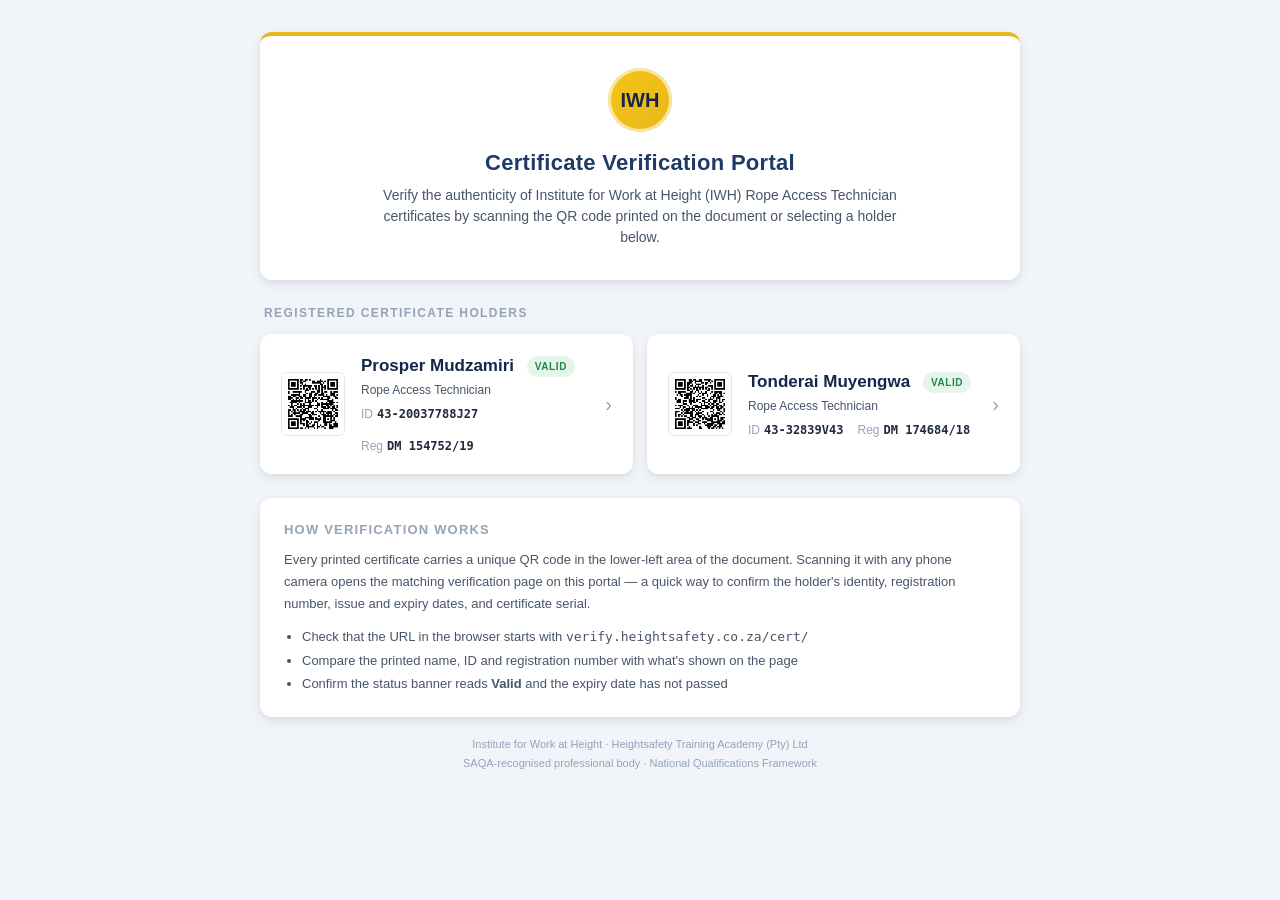
==== index.html @ 2af1a274 "first" ====
<!DOCTYPE html>
<html lang="en">
<head>
<meta charset="UTF-8">
<meta name="viewport" content="width=device-width, initial-scale=1.0">
<title>IWH Certificate Verification Portal</title>
<meta name="description" content="Verify the authenticity of Institute for Work at Height (IWH) Rope Access Technician certificates.">
<style>
  *,*::before,*::after{box-sizing:border-box;margin:0;padding:0}
  :root{
    --navy:#1f3a68;
    --navy-dark:#14264a;
    --gold:#e8b71a;
    --gold-soft:#f5c518;
    --gray-50:#f8fafc;
    --gray-100:#f1f5f9;
    --gray-200:#e2e8f0;
    --gray-400:#94a3b8;
    --gray-600:#475569;
    --gray-800:#1e293b;
    --shadow:0 4px 12px rgba(15,23,42,.08),0 2px 4px rgba(15,23,42,.04);
  }
  body{
    font-family:'Inter',-apple-system,BlinkMacSystemFont,'Segoe UI',Roboto,Helvetica,Arial,sans-serif;
    background:var(--gray-100);
    color:var(--gray-800);
    line-height:1.5;
    min-height:100vh;
    padding:32px 16px;
  }
  .wrap{max-width:760px;margin:0 auto}
  .header{
    background:#fff;
    border-top:4px solid var(--gold);
    border-radius:12px;
    box-shadow:var(--shadow);
    padding:32px 28px;
    text-align:center;
    margin-bottom:24px;
  }
  .crest{
    width:64px;height:64px;margin:0 auto 14px;
    background:linear-gradient(135deg,var(--gold-soft),var(--gold));
    border-radius:50%;
    display:flex;align-items:center;justify-content:center;
    color:var(--navy-dark);font-weight:800;font-size:20px;
    box-shadow:inset 0 0 0 3px rgba(255,255,255,.6);
  }
  .header h1{font-size:22px;color:var(--navy);font-weight:700;letter-spacing:.3px;margin-bottom:6px}
  .header p{color:var(--gray-600);font-size:14px;max-width:520px;margin:0 auto}

  .section-title{
    font-size:12px;color:var(--gray-400);text-transform:uppercase;
    letter-spacing:1.4px;font-weight:600;
    margin:8px 4px 12px;
  }

  .cert-list{display:grid;grid-template-columns:1fr;gap:14px;}
  .cert{
    background:#fff;border-radius:12px;box-shadow:var(--shadow);
    padding:18px 20px;display:flex;align-items:center;gap:16px;
    text-decoration:none;color:inherit;
    border:1px solid transparent;
    transition:border-color .15s,transform .15s;
  }
  .cert:hover{border-color:var(--gold-soft);transform:translateY(-1px);}
  .cert .qr{
    width:64px;height:64px;border:1px solid var(--gray-200);
    border-radius:6px;background:#fff;flex-shrink:0;
  }
  .cert .info{flex:1;min-width:0}
  .cert .name{font-size:17px;font-weight:700;color:var(--navy-dark);margin-bottom:2px}
  .cert .role{font-size:12px;color:var(--gray-600);margin-bottom:6px}
  .cert .meta-row{
    display:flex;gap:14px;flex-wrap:wrap;font-size:12px;color:var(--gray-400);
  }
  .cert .meta-row span{display:inline-flex;align-items:center;gap:4px}
  .cert .meta-row strong{color:var(--gray-800);font-weight:600;font-family:'SFMono-Regular',Consolas,monospace}
  .cert .arrow{color:var(--gray-400);font-size:20px;font-weight:300;flex-shrink:0}

  .badge{
    display:inline-block;font-size:10px;font-weight:700;
    padding:3px 8px;border-radius:999px;letter-spacing:.6px;
    background:#e6f4ec;color:#1f8a4c;text-transform:uppercase;
    margin-left:8px;vertical-align:middle;
  }

  .info-box{
    background:#fff;border-radius:12px;box-shadow:var(--shadow);
    padding:22px 24px;margin-top:24px;
  }
  .info-box h2{
    font-size:13px;color:var(--gray-400);text-transform:uppercase;
    letter-spacing:1.2px;font-weight:600;margin-bottom:10px;
  }
  .info-box p{font-size:13px;color:var(--gray-600);line-height:1.7}
  .info-box ul{margin:10px 0 0;padding-left:18px;color:var(--gray-600);font-size:13px;line-height:1.8}

  .meta{
    text-align:center;color:var(--gray-400);font-size:11px;
    padding:18px;line-height:1.7;
  }
  @media(min-width:560px){
    .cert-list{grid-template-columns:1fr 1fr}
  }
</style>
</head>
<body>
<div class="wrap">

  <div class="header">
    <div class="crest">IWH</div>
    <h1>Certificate Verification Portal</h1>
    <p>Verify the authenticity of Institute for Work at Height (IWH) Rope Access Technician certificates by scanning the QR code printed on the document or selecting a holder below.</p>
  </div>

  <div class="section-title">Registered certificate holders</div>

  <div class="cert-list">

    <a class="cert" href="cert/DM154752-19/">
      <img class="qr" src="assets/qr_prosper.png" alt="QR code for Prosper Mudzamiri">
      <div class="info">
        <div class="name">Prosper Mudzamiri <span class="badge">Valid</span></div>
        <div class="role">Rope Access Technician</div>
        <div class="meta-row">
          <span>ID <strong>43-20037788J27</strong></span>
          <span>Reg <strong>DM 154752/19</strong></span>
        </div>
      </div>
      <span class="arrow">&rsaquo;</span>
    </a>

    <a class="cert" href="cert/DM174684-18/">
      <img class="qr" src="assets/qr_tonderai.png" alt="QR code for Tonderai Muyengwa">
      <div class="info">
        <div class="name">Tonderai Muyengwa <span class="badge">Valid</span></div>
        <div class="role">Rope Access Technician</div>
        <div class="meta-row">
          <span>ID <strong>43-32839V43</strong></span>
          <span>Reg <strong>DM 174684/18</strong></span>
        </div>
      </div>
      <span class="arrow">&rsaquo;</span>
    </a>

  </div>

  <div class="info-box">
    <h2>How verification works</h2>
    <p>Every printed certificate carries a unique QR code in the lower-left area of the document. Scanning it with any phone camera opens the matching verification page on this portal &mdash; a quick way to confirm the holder's identity, registration number, issue and expiry dates, and certificate serial.</p>
    <ul>
      <li>Check that the URL in the browser starts with <code>verify.heightsafety.co.za/cert/</code></li>
      <li>Compare the printed name, ID and registration number with what's shown on the page</li>
      <li>Confirm the status banner reads <strong>Valid</strong> and the expiry date has not passed</li>
    </ul>
  </div>

  <div class="meta">
    Institute for Work at Height &middot; Heightsafety Training Academy (Pty) Ltd<br>
    SAQA-recognised professional body &middot; National Qualifications Framework
  </div>

</div>
</body>
</html>
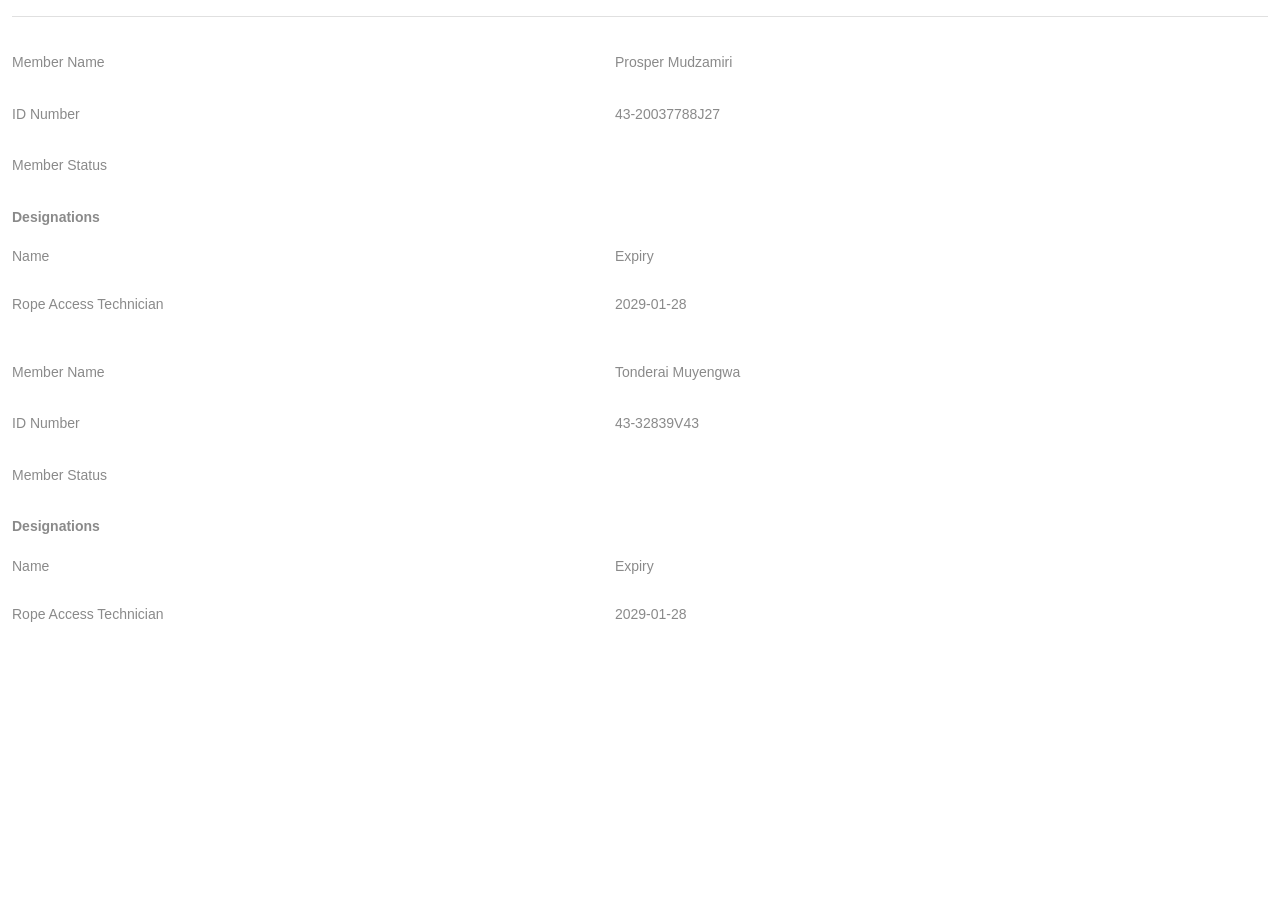
==== commit 1c29629a: "new" ====
--- a/index.html
+++ b/index.html
@@ -3,164 +3,131 @@
 <head>
 <meta charset="UTF-8">
 <meta name="viewport" content="width=device-width, initial-scale=1.0">
-<title>IWH Certificate Verification Portal</title>
-<meta name="description" content="Verify the authenticity of Institute for Work at Height (IWH) Rope Access Technician certificates.">
+<title>Member Verification</title>
 <style>
   *,*::before,*::after{box-sizing:border-box;margin:0;padding:0}
-  :root{
-    --navy:#1f3a68;
-    --navy-dark:#14264a;
-    --gold:#e8b71a;
-    --gold-soft:#f5c518;
-    --gray-50:#f8fafc;
-    --gray-100:#f1f5f9;
-    --gray-200:#e2e8f0;
-    --gray-400:#94a3b8;
-    --gray-600:#475569;
-    --gray-800:#1e293b;
-    --shadow:0 4px 12px rgba(15,23,42,.08),0 2px 4px rgba(15,23,42,.04);
+  html,body{
+    background:#FFFFFF;
+    color:#8A8A8A;
+    font-family:Roboto,Arial,system-ui,-apple-system,sans-serif;
+    font-weight:400;
+    font-size:14px;
+    line-height:1.4;
+    -webkit-font-smoothing:antialiased;
   }
-  body{
-    font-family:'Inter',-apple-system,BlinkMacSystemFont,'Segoe UI',Roboto,Helvetica,Arial,sans-serif;
-    background:var(--gray-100);
-    color:var(--gray-800);
-    line-height:1.5;
-    min-height:100vh;
-    padding:32px 16px;
+  body{padding:16px 12px;}
+  .top-rule{
+    border-top:1px solid #E0E0E0;
+    margin-bottom:36px;
   }
-  .wrap{max-width:760px;margin:0 auto}
-  .header{
-    background:#fff;
-    border-top:4px solid var(--gold);
-    border-radius:12px;
-    box-shadow:var(--shadow);
-    padding:32px 28px;
-    text-align:center;
-    margin-bottom:24px;
+  .row{
+    display:flex;
+    align-items:flex-start;
+    margin-bottom:32px;
   }
-  .crest{
-    width:64px;height:64px;margin:0 auto 14px;
-    background:linear-gradient(135deg,var(--gold-soft),var(--gold));
-    border-radius:50%;
-    display:flex;align-items:center;justify-content:center;
-    color:var(--navy-dark);font-weight:800;font-size:20px;
-    box-shadow:inset 0 0 0 3px rgba(255,255,255,.6);
+  .row .label{
+    width:48%;
+    color:#8A8A8A;
+    font-weight:400;
   }
-  .header h1{font-size:22px;color:var(--navy);font-weight:700;letter-spacing:.3px;margin-bottom:6px}
-  .header p{color:var(--gray-600);font-size:14px;max-width:520px;margin:0 auto}
-
-  .section-title{
-    font-size:12px;color:var(--gray-400);text-transform:uppercase;
-    letter-spacing:1.4px;font-weight:600;
-    margin:8px 4px 12px;
+  .row .value{
+    width:52%;
+    color:#8A8A8A;
+    font-weight:400;
   }
-
-  .cert-list{display:grid;grid-template-columns:1fr;gap:14px;}
-  .cert{
-    background:#fff;border-radius:12px;box-shadow:var(--shadow);
-    padding:18px 20px;display:flex;align-items:center;gap:16px;
-    text-decoration:none;color:inherit;
-    border:1px solid transparent;
-    transition:border-color .15s,transform .15s;
+  .row .value a{
+    color:#8A8A8A;
+    text-decoration:none;
   }
-  .cert:hover{border-color:var(--gold-soft);transform:translateY(-1px);}
-  .cert .qr{
-    width:64px;height:64px;border:1px solid var(--gray-200);
-    border-radius:6px;background:#fff;flex-shrink:0;
+  .row .value a:hover{
+    text-decoration:underline;
   }
-  .cert .info{flex:1;min-width:0}
-  .cert .name{font-size:17px;font-weight:700;color:var(--navy-dark);margin-bottom:2px}
-  .cert .role{font-size:12px;color:var(--gray-600);margin-bottom:6px}
-  .cert .meta-row{
-    display:flex;gap:14px;flex-wrap:wrap;font-size:12px;color:var(--gray-400);
+  .section-header{
+    font-weight:700;
+    color:#8A8A8A;
+    margin-top:8px;
+    margin-bottom:20px;
   }
-  .cert .meta-row span{display:inline-flex;align-items:center;gap:4px}
-  .cert .meta-row strong{color:var(--gray-800);font-weight:600;font-family:'SFMono-Regular',Consolas,monospace}
-  .cert .arrow{color:var(--gray-400);font-size:20px;font-weight:300;flex-shrink:0}
-
-  .badge{
-    display:inline-block;font-size:10px;font-weight:700;
-    padding:3px 8px;border-radius:999px;letter-spacing:.6px;
-    background:#e6f4ec;color:#1f8a4c;text-transform:uppercase;
-    margin-left:8px;vertical-align:middle;
+  .sub-table{
+    display:flex;
+    margin-top:4px;
   }
-
-  .info-box{
-    background:#fff;border-radius:12px;box-shadow:var(--shadow);
-    padding:22px 24px;margin-top:24px;
+  .sub-table .col{
+    width:52%;
   }
-  .info-box h2{
-    font-size:13px;color:var(--gray-400);text-transform:uppercase;
-    letter-spacing:1.2px;font-weight:600;margin-bottom:10px;
+  .sub-table .col:first-child{
+    width:48%;
   }
-  .info-box p{font-size:13px;color:var(--gray-600);line-height:1.7}
-  .info-box ul{margin:10px 0 0;padding-left:18px;color:var(--gray-600);font-size:13px;line-height:1.8}
-
-  .meta{
-    text-align:center;color:var(--gray-400);font-size:11px;
-    padding:18px;line-height:1.7;
+  .sub-header{
+    color:#8A8A8A;
+    font-weight:400;
+    margin-bottom:28px;
   }
-  @media(min-width:560px){
-    .cert-list{grid-template-columns:1fr 1fr}
+  .sub-value{
+    color:#8A8A8A;
+    font-weight:400;
+  }
+  .member-block{
+    margin-bottom:48px;
+  }
+  .member-block:last-child{
+    margin-bottom:0;
   }
 </style>
 </head>
 <body>
-<div class="wrap">
+  <div class="top-rule"></div>
 
-  <div class="header">
-    <div class="crest">IWH</div>
-    <h1>Certificate Verification Portal</h1>
-    <p>Verify the authenticity of Institute for Work at Height (IWH) Rope Access Technician certificates by scanning the QR code printed on the document or selecting a holder below.</p>
+  <div class="member-block">
+    <div class="row">
+      <div class="label">Member Name</div>
+      <div class="value"><a href="cert/DM154752-19/">Prosper Mudzamiri</a></div>
+    </div>
+    <div class="row">
+      <div class="label">ID Number</div>
+      <div class="value">43-20037788J27</div>
+    </div>
+    <div class="row">
+      <div class="label">Member Status</div>
+      <div class="value"></div>
+    </div>
+    <div class="section-header">Designations</div>
+    <div class="sub-table">
+      <div class="col">
+        <div class="sub-header">Name</div>
+        <div class="sub-value">Rope Access Technician</div>
+      </div>
+      <div class="col">
+        <div class="sub-header">Expiry</div>
+        <div class="sub-value">2029-01-28</div>
+      </div>
+    </div>
   </div>
 
-  <div class="section-title">Registered certificate holders</div>
-
-  <div class="cert-list">
-
-    <a class="cert" href="cert/DM154752-19/">
-      <img class="qr" src="assets/qr_prosper.png" alt="QR code for Prosper Mudzamiri">
-      <div class="info">
-        <div class="name">Prosper Mudzamiri <span class="badge">Valid</span></div>
-        <div class="role">Rope Access Technician</div>
-        <div class="meta-row">
-          <span>ID <strong>43-20037788J27</strong></span>
-          <span>Reg <strong>DM 154752/19</strong></span>
-        </div>
+  <div class="member-block">
+    <div class="row">
+      <div class="label">Member Name</div>
+      <div class="value"><a href="cert/DM174684-18/">Tonderai Muyengwa</a></div>
+    </div>
+    <div class="row">
+      <div class="label">ID Number</div>
+      <div class="value">43-32839V43</div>
+    </div>
+    <div class="row">
+      <div class="label">Member Status</div>
+      <div class="value"></div>
+    </div>
+    <div class="section-header">Designations</div>
+    <div class="sub-table">
+      <div class="col">
+        <div class="sub-header">Name</div>
+        <div class="sub-value">Rope Access Technician</div>
       </div>
-      <span class="arrow">&rsaquo;</span>
-    </a>
-
-    <a class="cert" href="cert/DM174684-18/">
-      <img class="qr" src="assets/qr_tonderai.png" alt="QR code for Tonderai Muyengwa">
-      <div class="info">
-        <div class="name">Tonderai Muyengwa <span class="badge">Valid</span></div>
-        <div class="role">Rope Access Technician</div>
-        <div class="meta-row">
-          <span>ID <strong>43-32839V43</strong></span>
-          <span>Reg <strong>DM 174684/18</strong></span>
-        </div>
+      <div class="col">
+        <div class="sub-header">Expiry</div>
+        <div class="sub-value">2029-01-28</div>
       </div>
-      <span class="arrow">&rsaquo;</span>
-    </a>
-
+    </div>
   </div>
-
-  <div class="info-box">
-    <h2>How verification works</h2>
-    <p>Every printed certificate carries a unique QR code in the lower-left area of the document. Scanning it with any phone camera opens the matching verification page on this portal &mdash; a quick way to confirm the holder's identity, registration number, issue and expiry dates, and certificate serial.</p>
-    <ul>
-      <li>Check that the URL in the browser starts with <code>verify.heightsafety.co.za/cert/</code></li>
-      <li>Compare the printed name, ID and registration number with what's shown on the page</li>
-      <li>Confirm the status banner reads <strong>Valid</strong> and the expiry date has not passed</li>
-    </ul>
-  </div>
-
-  <div class="meta">
-    Institute for Work at Height &middot; Heightsafety Training Academy (Pty) Ltd<br>
-    SAQA-recognised professional body &middot; National Qualifications Framework
-  </div>
-
-</div>
 </body>
 </html>
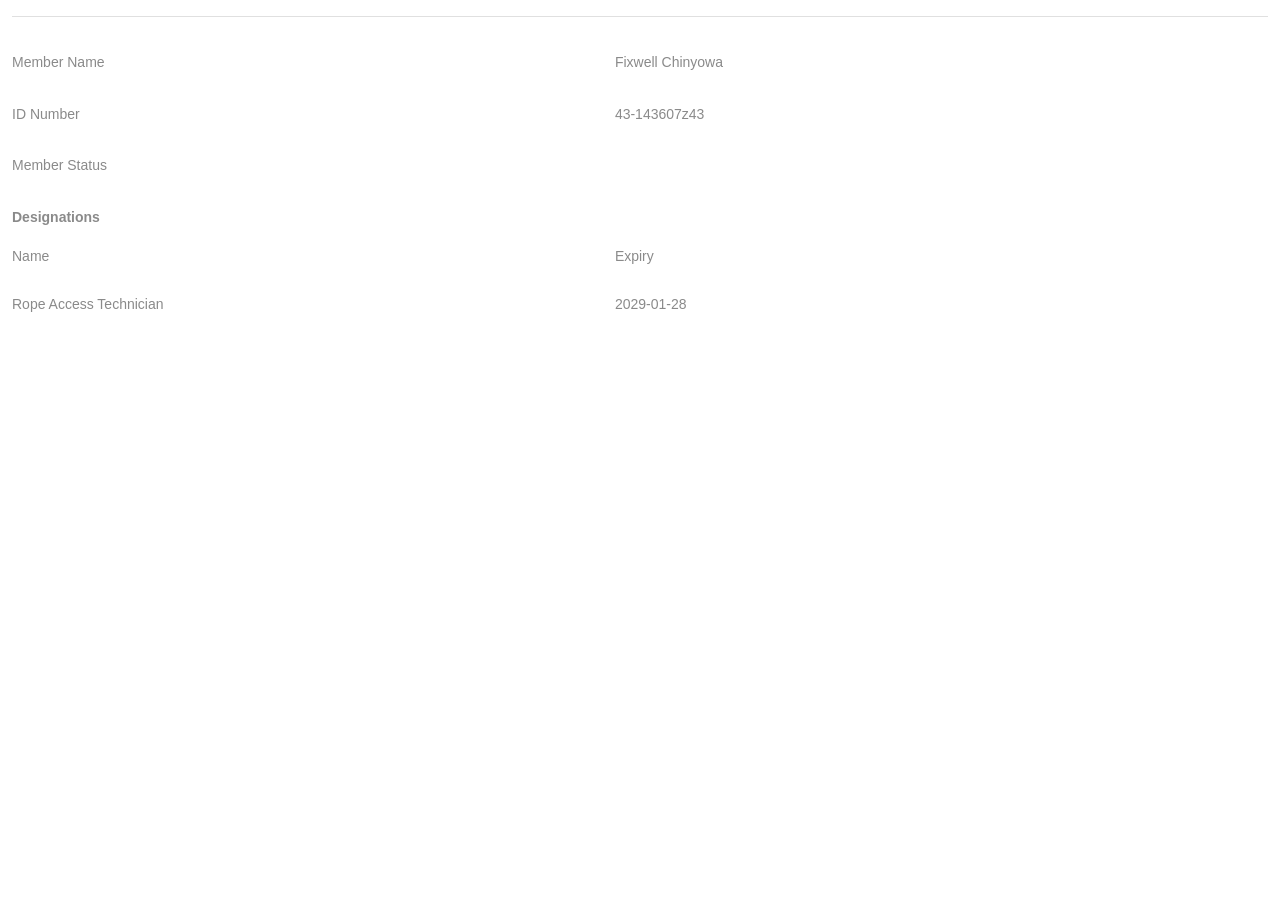
==== commit 02f57c7c: "new-m" ====
--- a/index.html
+++ b/index.html
@@ -6,128 +6,36 @@
 <title>Member Verification</title>
 <style>
   *,*::before,*::after{box-sizing:border-box;margin:0;padding:0}
-  html,body{
-    background:#FFFFFF;
-    color:#8A8A8A;
-    font-family:Roboto,Arial,system-ui,-apple-system,sans-serif;
-    font-weight:400;
-    font-size:14px;
-    line-height:1.4;
-    -webkit-font-smoothing:antialiased;
-  }
+  html,body{background:#FFFFFF;color:#8A8A8A;font-family:Roboto,Arial,system-ui,-apple-system,sans-serif;font-weight:400;font-size:14px;line-height:1.4;-webkit-font-smoothing:antialiased;}
   body{padding:16px 12px;}
-  .top-rule{
-    border-top:1px solid #E0E0E0;
-    margin-bottom:36px;
-  }
-  .row{
-    display:flex;
-    align-items:flex-start;
-    margin-bottom:32px;
-  }
-  .row .label{
-    width:48%;
-    color:#8A8A8A;
-    font-weight:400;
-  }
-  .row .value{
-    width:52%;
-    color:#8A8A8A;
-    font-weight:400;
-  }
-  .row .value a{
-    color:#8A8A8A;
-    text-decoration:none;
-  }
-  .row .value a:hover{
-    text-decoration:underline;
-  }
-  .section-header{
-    font-weight:700;
-    color:#8A8A8A;
-    margin-top:8px;
-    margin-bottom:20px;
-  }
-  .sub-table{
-    display:flex;
-    margin-top:4px;
-  }
-  .sub-table .col{
-    width:52%;
-  }
-  .sub-table .col:first-child{
-    width:48%;
-  }
-  .sub-header{
-    color:#8A8A8A;
-    font-weight:400;
-    margin-bottom:28px;
-  }
-  .sub-value{
-    color:#8A8A8A;
-    font-weight:400;
-  }
-  .member-block{
-    margin-bottom:48px;
-  }
-  .member-block:last-child{
-    margin-bottom:0;
-  }
+  .top-rule{border-top:1px solid #E0E0E0;margin-bottom:36px;}
+  .row{display:flex;align-items:flex-start;margin-bottom:32px;}
+  .row .label{width:48%;color:#8A8A8A;font-weight:400;}
+  .row .value{width:52%;color:#8A8A8A;font-weight:400;}
+  .row .value a{color:#8A8A8A;text-decoration:none;}
+  .row .value a:hover{text-decoration:underline;}
+  .section-header{font-weight:700;color:#8A8A8A;margin-top:8px;margin-bottom:20px;}
+  .sub-table{display:flex;margin-top:4px;}
+  .sub-table .col{width:52%;}
+  .sub-table .col:first-child{width:48%;}
+  .sub-header{color:#8A8A8A;font-weight:400;margin-bottom:28px;}
+  .sub-value{color:#8A8A8A;font-weight:400;}
+  .member-block{margin-bottom:48px;}
+  .member-block:last-child{margin-bottom:0;}
 </style>
 </head>
 <body>
   <div class="top-rule"></div>
-
   <div class="member-block">
-    <div class="row">
-      <div class="label">Member Name</div>
-      <div class="value"><a href="cert/DM154752-19/">Prosper Mudzamiri</a></div>
-    </div>
-    <div class="row">
-      <div class="label">ID Number</div>
-      <div class="value">43-20037788J27</div>
-    </div>
-    <div class="row">
-      <div class="label">Member Status</div>
-      <div class="value"></div>
-    </div>
+    <div class="row"><div class="label">Member Name</div><div class="value"><a href="DM174652-54/">Fixwell Chinyowa</a></div></div>
+    <div class="row"><div class="label">ID Number</div><div class="value">43-143607z43</div></div>
+    <div class="row"><div class="label">Member Status</div><div class="value"></div></div>
     <div class="section-header">Designations</div>
     <div class="sub-table">
-      <div class="col">
-        <div class="sub-header">Name</div>
-        <div class="sub-value">Rope Access Technician</div>
-      </div>
-      <div class="col">
-        <div class="sub-header">Expiry</div>
-        <div class="sub-value">2029-01-28</div>
-      </div>
+      <div class="col"><div class="sub-header">Name</div><div class="sub-value">Rope Access Technician</div></div>
+      <div class="col"><div class="sub-header">Expiry</div><div class="sub-value">2029-01-28</div></div>
     </div>
   </div>
 
-  <div class="member-block">
-    <div class="row">
-      <div class="label">Member Name</div>
-      <div class="value"><a href="cert/DM174684-18/">Tonderai Muyengwa</a></div>
-    </div>
-    <div class="row">
-      <div class="label">ID Number</div>
-      <div class="value">43-32839V43</div>
-    </div>
-    <div class="row">
-      <div class="label">Member Status</div>
-      <div class="value"></div>
-    </div>
-    <div class="section-header">Designations</div>
-    <div class="sub-table">
-      <div class="col">
-        <div class="sub-header">Name</div>
-        <div class="sub-value">Rope Access Technician</div>
-      </div>
-      <div class="col">
-        <div class="sub-header">Expiry</div>
-        <div class="sub-value">2029-01-28</div>
-      </div>
-    </div>
-  </div>
 </body>
-</html>
+</html>
